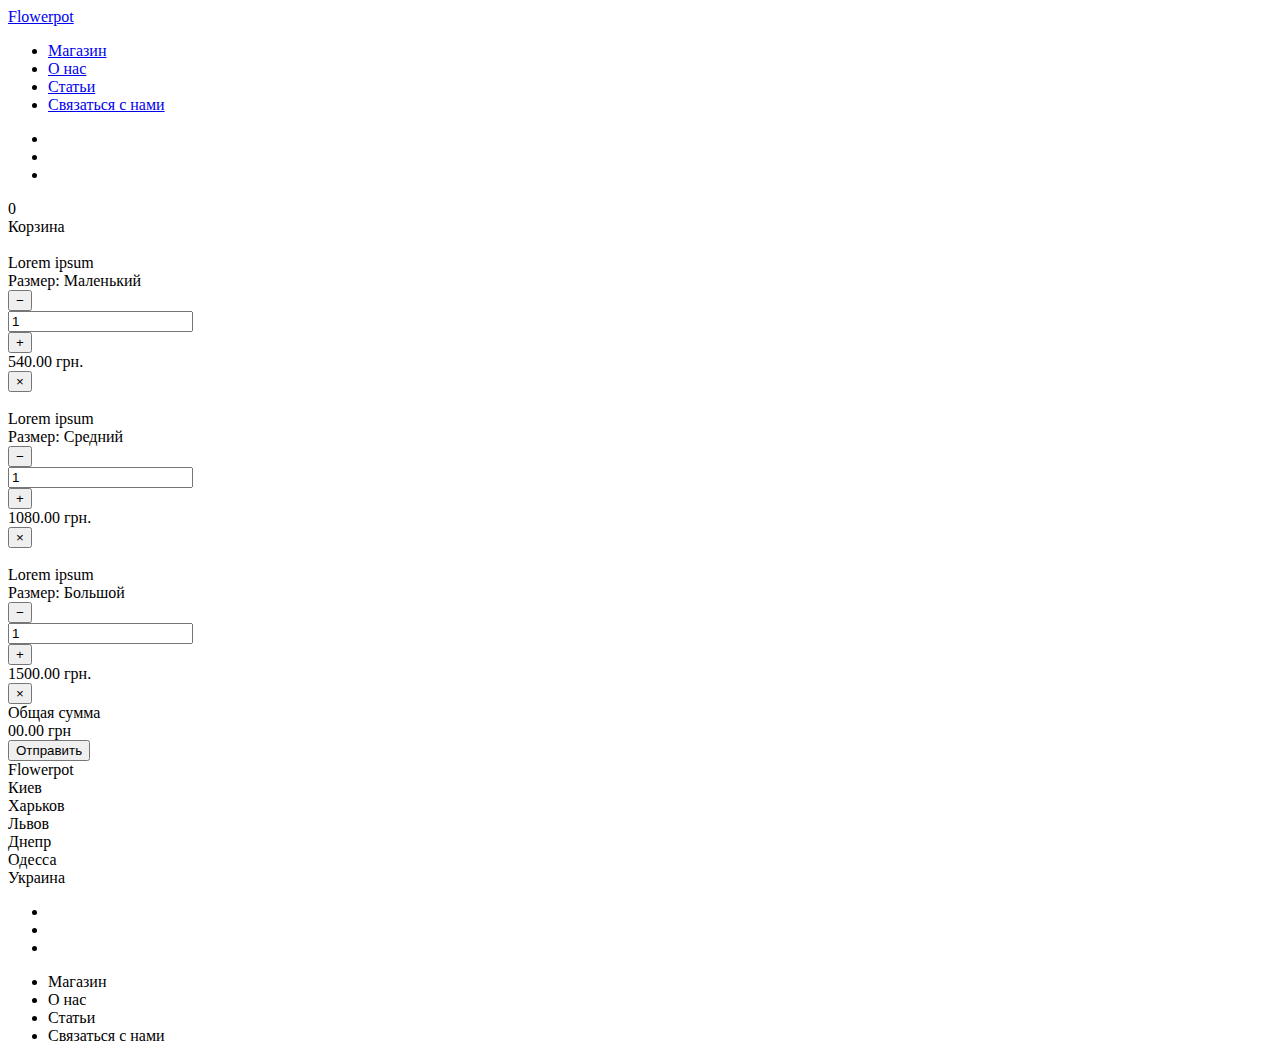
==== index.html @ 3e8eca56 "Rename basket.html to index.html" ====
<!DOCTYPE html>
<html lang="en">
<head>
    <meta charset="UTF-8">
    <meta http-equiv="X-UA-Compatible" content="IE=edge">
    <meta name="viewport" content="width=device-width, initial-scale=1.0">
    <link rel="stylesheet" href="fonts/icomoon1/style.css">
    <link href="https://fonts.googleapis.com/css2?family=Lora:wght@400;500;600;700&display=swap" rel="stylesheet">
    <link href="https://fonts.googleapis.com/css2?family=Vollkorn:wght@400;500;600;700&display=swap" rel="stylesheet">
    <link href="https://fonts.googleapis.com/css2?family=Cormorant+Garamond:wght@400;500;600;700&display=swap" rel="stylesheet">
    <link rel="stylesheet" href="css/style-basket.css">
    <title>Document</title>
</head>
<body>
    <div class="wrapper">
        <div class="header">
            <div class="header-container">
                <div class="menu-icon">
                    <span></span>
                </div>
                <div class="header-logo">
                    <a href="/index.html" class="header-logo-a">Flowerpot</a>
                </div>
                <nav class="header-navigation _anim-items _anim-initial" data-da=".menu-body-container,768,0">
                    <ul class="header-navigation-ul">
                        <li class="header-navigation-li">
                            <a href="/shop.html" class="header-navigation-a">Магазин</a>
                        </li>
                        <li class="header-navigation-li">
                            <a href="/story.html" class="header-navigation-a">О нас</a>
                        </li>
                        <li class="header-navigation-li">
                            <a href="/journal.html" class="header-navigation-a">Статьи</a>
                        </li>
                        <li class="header-navigation-li">
                            <a href="/contact.html" class="header-navigation-a">Связаться с нами</a>
                        </li>
                    </ul>
                </nav>
                </nav>
                <div class="header-right">
                    <nav class="header-networks _anim-items _anim-initial" data-da=".menu-body-container,768,1">
                        <ul class="header-networks-ul">
                            <li class="header-networks-li">
                                <a href="#" class="header-networks-a icon-instagram"></a>
                            </li>
                            <li class="header-networks-li">
                                <a href="#" class="header-networks-a icon-facebook"></a>
                            </li>
                            <li class="header-networks-li">
                                <a href="#" class="header-networks-a icon-twitter"></a>
                            </li>
                        </ul>
                    </nav>
                    <div class="header-basket">
                        <a href="#" class="header-basket-icon icon-shopping-cart"></a>
                        <div class="header-basket-count">
                            <span>0</span>
                        </div>
                    </div>
                </div>
            </div>       
        </div>
        <main class="main">
            <div class="menu-body">
                <div class="menu-body-container">
                    
                </div>
            </div>
            
            <div class="block1">
                <div class="block1-container">
                    <div class="block1-title">Корзина</div>
                    <div class="block1-items">
                        <div class="block1-item" data-price = '540.00'>
                            <div class="block1-item-left">
                                <div class="block1-img ibg">
                                    <picture><source srcset="img/img-basket/img2.webp" type="image/webp"><img class="ibg-img" src="img/img-basket/img2.jpg" alt=""></picture>
                                </div>
                            </div>
                            <div class="block1-item-center">
                                <div class="block1-center-text">
                                    <div class="block1-item-name">Lorem ipsum</div>
                                    <div class="block1-item-size">Размер: Маленький</div>
                                </div>
                                <div class="block1-item-stepper">
                                    <div class="block1-stepper-border">
                                        <button class="stepper-button minus stepper-button--disabled">&minus;</button>
                                        <div class="stepper-field">
                                            <input type="text" class="stepper-field-input" value="1" name="1" maxlength="3">
                                        </div>
                                        <button class="stepper-button plus">&plus;</button>
                                    </div>
                                </div>
                            </div>
                            <div class="block1-item-right">
                                <div class="block1-item-price"><span class="price">540.00 грн.</span></div>
                                <div class="block1-item-delete"><button>&times;</button></div>
                            </div>
                        </div>
                        <div class="block1-item" data-price = '1080.00'>
                            <div class="block1-item-left">
                                <div class="block1-img ibg">
                                    <picture><source srcset="img/img-basket/img10.webp" type="image/webp"><img class="ibg-img" src="img/img-basket/img10.jpg" alt=""></picture>
                                </div>
                            </div>
                            <div class="block1-item-center">
                                <div class="block1-center-text">
                                    <div class="block1-item-name">Lorem ipsum</div>
                                    <div class="block1-item-size">Размер: Средний</div>
                                </div>
                                <div class="block1-item-stepper">
                                    <div class="block1-stepper-border">
                                        <button class="stepper-button minus stepper-button--disabled">&minus;</button>
                                        <div class="stepper-field">
                                            <input type="text" class="stepper-field-input" value="1" name="1" maxlength="3">
                                        </div>
                                        <button class="stepper-button plus">&plus;</button>
                                    </div>
                                </div>
                            </div>
                            <div class="block1-item-right">
                                <div class="block1-item-price"><span class="price">1080.00 грн.</span></div>
                                <div class="block1-item-delete"><button>&times;</button></div>
                            </div>
                        </div>
                        <div class="block1-item" data-price = '1500.00'>
                            <div class="block1-item-left">
                                <div class="block1-img ibg">
                                    <picture><source srcset="img/img-basket/img6.webp" type="image/webp"><img class="ibg-img" src="img/img-basket/img6.jpg" alt=""></picture>
                                </div>
                            </div>
                            <div class="block1-item-center">
                                <div class="block1-center-text">
                                    <div class="block1-item-name">Lorem ipsum</div>
                                    <div class="block1-item-size">Размер: Большой</div>
                                </div>
                                <div class="block1-item-stepper">
                                    <div class="block1-stepper-border">
                                        <button class="stepper-button minus stepper-button--disabled">&minus;</button>
                                        <div class="stepper-field">
                                            <input type="text" class="stepper-field-input" value="1" name="1" maxlength="3">
                                        </div>
                                        <button class="stepper-button plus">&plus;</button>
                                    </div>
                                </div>
                            </div>
                            <div class="block1-item-right">
                                <div class="block1-item-price"><span class="price">1500.00 грн.</span></div>
                                <div class="block1-item-delete"><button>&times;</button></div>
                            </div>
                        </div>
                    </div>
                </div>
            </div>
            <div class="block2">
                <div class="block2-container">
                    <div class="block2-text">
                        <div class="block2-subtotal">Общая сумма</div>
                        <div class="block2-sum">00.00 грн</div>
                    </div>
                    <div class="block2-buttonPlace">
                        <button class="block2-button">Отправить</button>
                    </div>
                </div>
            </div>

        </main>
        <footer class="footer">
            <div class="footer-container">
                <div class="header-logo footer-logo">
                    <a class="header-logo-a">Flowerpot</a>
                </div>
                <div class="footer-center">
                    <div class="footer-left">
                        <div class="footer-location">
                            <div class="footer-cities">
                                <div class="footer-city">Киев</div>
                                <div class="footer-city">Харьков</div>
                                <div class="footer-city">Львов</div>
                                <div class="footer-city">Днепр</div>
                                <div class="footer-city">Одесса</div>
                            </div>
                            <div class="footer-Ukraine">Украина</div>
                        </div>
                        <nav class="header-networks footer-networks">
                            <ul class="header-networks-ul footer-networks-ul">
                                <li class="header-networks-li">
                                    <a class="header-networks-a icon-instagram"></a>
                                </li>
                                <li class="header-networks-li">
                                    <a class="header-networks-a icon-facebook"></a>
                                </li>
                                <li class="header-networks-li">
                                    <a class="header-networks-a icon-twitter"></a>
                                </li>
                            </ul>
                        </nav>
                    </div>
                    <div class="footer-right">
                        <nav class="footer-navigation">
                            <ul class="footer-navigation-ul">
                                <li class="footer-navigation-li">
                                    <a class="footer-navigation-a">Магазин</a>
                                </li>
                                <li class="footer-navigation-li">
                                    <a class="footer-navigation-a">О нас</a>
                                </li>
                                <li class="footer-navigation-li">
                                    <a class="footer-navigation-a">Статьи</a>
                                </li>
                                <li class="footer-navigation-li">
                                    <a class="footer-navigation-a">Связаться с нами</a>
                                </li>
                            </ul>
                        </nav>
                    </div>
                </div>
            </div>
        </footer>
    </div>
    <script src="js/app-basket.js"></script>
</body>
</html>
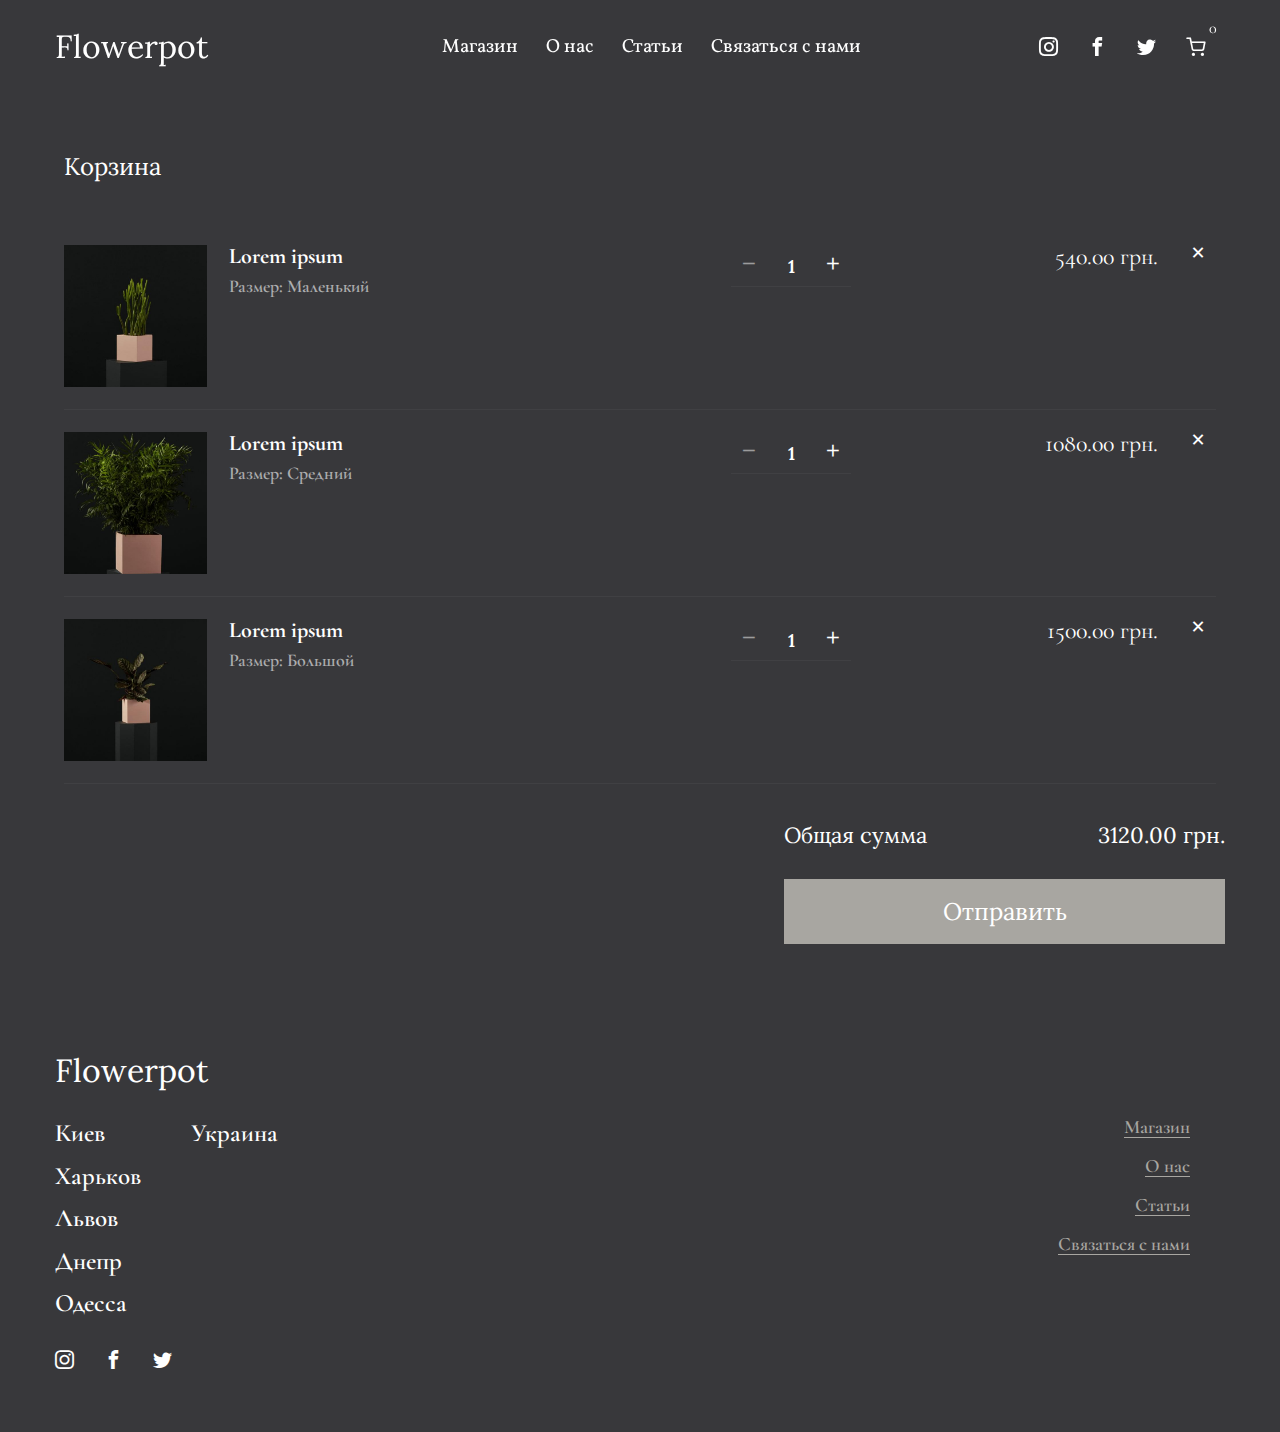
==== commit 9112795c: "Update index.html" ====
--- a/index.html
+++ b/index.html
@@ -19,21 +19,21 @@
                     <span></span>
                 </div>
                 <div class="header-logo">
-                    <a href="/index.html" class="header-logo-a">Flowerpot</a>
+                    <a href="#" class="header-logo-a">Flowerpot</a>
                 </div>
                 <nav class="header-navigation _anim-items _anim-initial" data-da=".menu-body-container,768,0">
                     <ul class="header-navigation-ul">
                         <li class="header-navigation-li">
-                            <a href="/shop.html" class="header-navigation-a">Магазин</a>
-                        </li>
-                        <li class="header-navigation-li">
-                            <a href="/story.html" class="header-navigation-a">О нас</a>
-                        </li>
-                        <li class="header-navigation-li">
-                            <a href="/journal.html" class="header-navigation-a">Статьи</a>
-                        </li>
-                        <li class="header-navigation-li">
-                            <a href="/contact.html" class="header-navigation-a">Связаться с нами</a>
+                            <a href="#" class="header-navigation-a">Магазин</a>
+                        </li>
+                        <li class="header-navigation-li">
+                            <a href="#" class="header-navigation-a">О нас</a>
+                        </li>
+                        <li class="header-navigation-li">
+                            <a href="#" class="header-navigation-a">Статьи</a>
+                        </li>
+                        <li class="header-navigation-li">
+                            <a href="#" class="header-navigation-a">Связаться с нами</a>
                         </li>
                     </ul>
                 </nav>
--- a/fonts/icomoon1/style.css
+++ b/fonts/icomoon1/style.css
@@ -0,0 +1,39 @@
+@font-face {
+  font-family: 'icomoon1';
+  src:  url('fonts/icomoon1.eot?fzxzox');
+  src:  url('fonts/icomoon1.eot?fzxzox#iefix') format('embedded-opentype'),
+    url('fonts/icomoon1.ttf?fzxzox') format('truetype'),
+    url('fonts/icomoon1.woff?fzxzox') format('woff'),
+    url('fonts/icomoon1.svg?fzxzox#icomoon1') format('svg');
+  font-weight: normal;
+  font-style: normal;
+  font-display: block;
+}
+
+[class^="icon-"], [class*=" icon-"] {
+  /* use !important to prevent issues with browser extensions that change fonts */
+  font-family: 'icomoon1' !important;
+  speak: never;
+  font-style: normal;
+  font-weight: normal;
+  font-variant: normal;
+  text-transform: none;
+  line-height: 1;
+
+  /* Better Font Rendering =========== */
+  -webkit-font-smoothing: antialiased;
+  -moz-osx-font-smoothing: grayscale;
+}
+
+.icon-twitter:before {
+  content: "\ea96";
+}
+.icon-facebook:before {
+  content: "\ea90";
+}
+.icon-instagram:before {
+  content: "\ea92";
+}
+.icon-shopping-cart:before {
+  content: "\e900";
+}
--- a/css/style-basket.css
+++ b/css/style-basket.css
@@ -0,0 +1,950 @@
+@charset "UTF-8";
+
+/*Обнуление*/
+
+* {
+  padding: 0;
+  /*Видаляємо всі відступи і межі*/
+  margin: 0;
+  /* - це звернення до всіх тегів на сторінці*/
+  border: 0;
+}
+
+*,
+*:before,
+*:after {
+  /*міняє пілрахунок ширини блока так щоб було зручніше верстати*/
+  -webkit-box-sizing: border-box;
+  box-sizing: border-box;
+}
+
+:focus,
+:active {
+  outline: none;
+}
+
+/*прибираємо лінії обводки в деяких браузерах*/
+
+a:focus,
+a:active {
+  outline: none;
+}
+
+nav,
+footer,
+header,
+aside {
+  display: block;
+}
+
+/*перечисляємо деякі хтмл теги і додаємо їм значення блок, що робить їх блочними*/
+
+html,
+body {
+  /*прирівнюємо поведінку шрифтів і елементів для різних браузерів*/
+  height: 100%;
+  width: 100%;
+  font-size: 100%;
+  line-height: 1;
+  font-size: 14px;
+  -ms-text-size-adjust: 100%;
+  -moz-text-size-adjust: 100%;
+  -webkit-text-size-adjust: 100%;
+}
+
+input,
+button,
+textarea {
+  font-family: inherit;
+}
+
+/*наслідування сімейства шрифта*/
+
+input::-ms-clear {
+  display: none;
+}
+
+/*прибираєть хрестик в інтернет експлорері*/
+
+button {
+  cursor: pointer;
+}
+
+button::-moz-focus-inner {
+  padding: 0;
+  border: 0;
+}
+
+a,
+a:visited {
+  text-decoration: none;
+}
+
+a:hover {
+  text-decoration: none;
+}
+
+ul li {
+  list-style: none;
+}
+
+img {
+  vertical-align: top;
+}
+
+h1,
+h2,
+h3,
+h4,
+h5,
+h6 {
+  font-size: inherit;
+  font-weight: 400;
+}
+
+/*обнуляємо всі заголовки*/
+
+/*--------------------*/
+
+.ibg {
+  background-position: center;
+  background-size: cover;
+  background-repeat: no-repeat;
+  position: relative;
+}
+
+.ibg-img {
+  width: 0;
+  height: 0;
+  position: absolute;
+  top: 0;
+  left: 0;
+  opacity: 0;
+  visibility: hidden;
+}
+
+/*--------------------*/
+
+/*--------------------*/
+
+body._lock {
+  overflow: hidden;
+}
+
+.wrapper {
+  min-height: 100vh;
+  display: -webkit-box;
+  display: -ms-flexbox;
+  display: flex;
+  -webkit-box-orient: vertical;
+  -webkit-box-direction: normal;
+      -ms-flex-direction: column;
+          flex-direction: column;
+}
+
+.header {
+  padding: 31px 0px;
+  width: 100%;
+  position: fixed;
+  top: 0%;
+  z-index: 110;
+  -webkit-transition: 0.3s ease-in-out;
+  -o-transition: 0.3s ease-in-out;
+  transition: 0.3s ease-in-out;
+  background-color: rgba(0, 0, 0, 0);
+}
+
+.header.hide {
+  top: -35%;
+  -webkit-transition: top 0.6s ease-in-out;
+  -o-transition: top 0.6s ease-in-out;
+  transition: top 0.6s ease-in-out;
+}
+
+.header.blackBackground {
+  background-color: rgba(0, 0, 0, 0.5);
+}
+
+.header-container {
+  width: 1170px;
+  margin: 0 auto;
+  display: -webkit-box;
+  display: -ms-flexbox;
+  display: flex;
+  -webkit-box-pack: justify;
+      -ms-flex-pack: justify;
+          justify-content: space-between;
+  -webkit-box-align: center;
+      -ms-flex-align: center;
+          align-items: center;
+}
+
+.menu-icon {
+  display: none;
+}
+
+.menu-icon span,
+.menu-icon:before,
+.menu-icon:after {
+  left: 0;
+  position: absolute;
+  height: 10%;
+  width: 100%;
+  -webkit-transition: all 0.3s ease 0s;
+  -o-transition: all 0.3s ease 0s;
+  transition: all 0.3s ease 0s;
+  background-color: #ffffff;
+}
+
+.menu-icon:before,
+.menu-icon:after {
+  content: "";
+}
+
+.menu-icon:before {
+  top: 0;
+}
+
+.menu-icon:after {
+  bottom: 0;
+}
+
+.menu-icon span {
+  top: 50%;
+  -webkit-transform: scale(1) translate(0px, -50%);
+      -ms-transform: scale(1) translate(0px, -50%);
+          transform: scale(1) translate(0px, -50%);
+}
+
+.menu-icon._active span {
+  -webkit-transform: scale(0) translate(0px, -50%);
+      -ms-transform: scale(0) translate(0px, -50%);
+          transform: scale(0) translate(0px, -50%);
+}
+
+.menu-icon._active::before {
+  top: 50%;
+  -webkit-transform: rotate(45deg) translate(0px, -50%);
+      -ms-transform: rotate(45deg) translate(0px, -50%);
+          transform: rotate(45deg) translate(0px, -50%);
+}
+
+.menu-icon._active::after {
+  bottom: 50%;
+  -webkit-transform: rotate(-45deg) translate(0px, 50%);
+      -ms-transform: rotate(-45deg) translate(0px, 50%);
+          transform: rotate(-45deg) translate(0px, 50%);
+}
+
+.menu-body {
+  position: fixed;
+  width: 100%;
+  height: 100%;
+  background-color: #38383b;
+  top: 100%;
+  left: 0;
+  z-index: 100;
+  opacity: 0;
+  -webkit-transition: opacity 1s;
+  -o-transition: opacity 1s;
+  transition: opacity 1s;
+}
+
+.menu-body._active {
+  opacity: 1;
+  -webkit-transition: opacity 1s;
+  -o-transition: opacity 1s;
+  transition: opacity 1s;
+}
+
+.menu-body.top-active {
+  top: 0%;
+}
+
+.menu-body-container {
+  height: 100%;
+  margin-top: 94px;
+  padding-bottom: 94px;
+  display: -webkit-box;
+  display: -ms-flexbox;
+  display: flex;
+  -webkit-box-orient: vertical;
+  -webkit-box-direction: normal;
+      -ms-flex-direction: column;
+          flex-direction: column;
+  -webkit-box-pack: justify;
+      -ms-flex-pack: justify;
+          justify-content: space-between;
+  overflow: auto;
+}
+
+.header-logo-a {
+  font-size: 32px;
+  font-family: "Lora", serif;
+  color: #ffffff;
+}
+
+.header-navigation-ul {
+  display: -webkit-box;
+  display: -ms-flexbox;
+  display: flex;
+  -webkit-box-pack: justify;
+      -ms-flex-pack: justify;
+          justify-content: space-between;
+  margin-left: 55px;
+}
+
+.header-navigation-li {
+  margin-right: 28px;
+}
+
+.header-navigation-li:last-child {
+  margin-right: 0px;
+}
+
+.header-navigation-a {
+  font-size: 19px;
+  font-family: "Vollkorn", serif;
+  color: #ffffff;
+  padding-top: 5px;
+  padding-bottom: 5px;
+  border-bottom: 1px solid transparent;
+}
+
+.header-navigation-a._current {
+  border-bottom: 1px solid #fff;
+}
+
+.header-right {
+  display: -webkit-box;
+  display: -ms-flexbox;
+  display: flex;
+}
+
+.header-networks-ul {
+  display: -webkit-box;
+  display: -ms-flexbox;
+  display: flex;
+}
+
+.header-networks-li {
+  margin-right: 30px;
+}
+
+.header-networks-a {
+  font-size: 19px;
+  color: #ffffff;
+}
+
+.header-basket {
+  position: relative;
+  cursor: pointer;
+  margin-right: 20px;
+}
+
+.header-basket-icon {
+  font-size: 19px;
+  color: #ffffff;
+}
+
+.header-basket-count {
+  position: absolute;
+  top: -80%;
+  left: 120%;
+}
+
+.header-basket-count span {
+  font-size: 16px;
+  font-family: "Cormorant Garamond", serif;
+  color: #ffffff;
+}
+
+._anim-items {
+  -webkit-transform: translate(0, 50%);
+      -ms-transform: translate(0, 50%);
+          transform: translate(0, 50%);
+  opacity: 0;
+  -webkit-transition: all 0.6s ease 0s;
+  -o-transition: all 0.6s ease 0s;
+  transition: all 0.6s ease 0s;
+}
+
+._anim-items._active2 {
+  -webkit-transform: translate(0px, 0px);
+      -ms-transform: translate(0px, 0px);
+          transform: translate(0px, 0px);
+  opacity: 1;
+}
+
+._anim-initial {
+  -webkit-transform: translate(0, 0%) !important;
+      -ms-transform: translate(0, 0%) !important;
+          transform: translate(0, 0%) !important;
+  opacity: 1 !important;
+}
+
+.main {
+  -webkit-box-flex: 1;
+      -ms-flex: 1 1 auto;
+          flex: 1 1 auto;
+  background-color: #38383b;
+  padding-top: 94px;
+}
+
+.block1 {
+  padding-top: 61px;
+  margin-bottom: 40px;
+}
+
+.block1-container {
+  width: 90%;
+  max-width: 1170px;
+  margin: 0 auto;
+}
+
+.block1-title {
+  font-size: 24px;
+  font-family: "Lora", serif;
+  color: #ffffff;
+  margin-bottom: 44px;
+}
+
+.block1-item {
+  display: -webkit-box;
+  display: -ms-flexbox;
+  display: flex;
+  -webkit-box-pack: justify;
+      -ms-flex-pack: justify;
+          justify-content: space-between;
+  padding: 22px 0px;
+  border-bottom: 1px solid hsla(0deg, 0%, 39%, 0.2);
+  height: 187px;
+  position: relative;
+}
+
+.block1-item-left {
+  display: -webkit-box;
+  display: -ms-flexbox;
+  display: flex;
+  -webkit-box-pack: justify;
+      -ms-flex-pack: justify;
+          justify-content: space-between;
+}
+
+.block1-img {
+  width: 143px;
+  -o-object-fit: cover;
+     object-fit: cover;
+  -o-object-fit: contain;
+     object-fit: contain;
+  margin-right: 22px;
+}
+
+.block1-img img {
+  width: 100%;
+  height: 100%;
+}
+
+.block1-item-center {
+  width: 54%;
+  display: -webkit-box;
+  display: -ms-flexbox;
+  display: flex;
+  -webkit-box-pack: justify;
+      -ms-flex-pack: justify;
+          justify-content: space-between;
+  margin-right: 10px;
+}
+
+.block1-item-name {
+  font-size: 22px;
+  font-family: "Cormorant Garamond", serif;
+  font-weight: 700;
+  color: #ffffff;
+  margin-bottom: 10px;
+  cursor: pointer;
+}
+
+.block1-item-size {
+  font-size: 18px;
+  font-family: "Cormorant Garamond", serif;
+  font-weight: 600;
+  color: rgba(255, 255, 255, 0.6);
+}
+
+.block1-item-stepper {
+  width: 120px;
+  height: 42px;
+  border-bottom: 1px solid hsla(0deg, 0%, 39%, 0.2);
+}
+
+.block1-stepper-border {
+  display: -webkit-box;
+  display: -ms-flexbox;
+  display: flex;
+  -webkit-box-align: center;
+      -ms-flex-align: center;
+          align-items: center;
+}
+
+.stepper-button {
+  display: block;
+  width: 36px;
+  -webkit-box-flex: 1;
+      -ms-flex: 1 0 auto;
+          flex: 1 0 auto;
+  background-color: transparent;
+  font-size: 26px;
+  font-family: "Lora", serif;
+  font-weight: 500;
+  color: #ffffff;
+  border-radius: 50%;
+}
+
+.stepper-button:hover {
+  background-color: #D3D3D3;
+}
+
+.stepper-button.stepper-button--disabled {
+  opacity: 0.5;
+  pointer-events: none;
+}
+
+.stepper-field {
+  height: 36px;
+}
+
+.stepper-field-input {
+  text-align: center;
+  width: 100%;
+  height: 36px;
+  background-color: transparent;
+  font-size: 18px;
+  font-family: "Lora", serif;
+  font-weight: 600;
+  color: #ffffff;
+  height: 42px;
+}
+
+.block1-item-right {
+  display: -webkit-box;
+  display: -ms-flexbox;
+  display: flex;
+  -webkit-box-flex: 1;
+      -ms-flex: 1 0 auto;
+          flex: 1 0 auto;
+  -webkit-box-pack: end;
+      -ms-flex-pack: end;
+          justify-content: flex-end;
+}
+
+.block1-item-price {
+  font-size: 24px;
+  font-family: "Cormorant Garamond", serif;
+  color: #ffffff;
+  margin-right: 58px;
+}
+
+.block1-item-price span {
+  display: block;
+}
+
+.block1-item-delete {
+  height: 36px;
+  padding-top: 3px;
+  cursor: pointer;
+  position: absolute;
+}
+
+.block1-item-delete button {
+  position: absolute;
+  top: -10px;
+  right: 0;
+  font-size: 25px;
+  font-weight: 700;
+  color: #ffffff;
+  display: block;
+  width: 36px;
+  height: 36px;
+  border-radius: 50%;
+  background-color: transparent;
+}
+
+.block1-item-delete button:hover {
+  background-color: #D3D3D3;
+}
+
+.block2 {
+  max-width: 1170px;
+  width: 95%;
+  margin: 0 auto;
+  margin-bottom: 50px;
+}
+
+.block2-container {
+  width: 441px;
+  margin-left: auto;
+}
+
+.block2-text {
+  display: -webkit-box;
+  display: -ms-flexbox;
+  display: flex;
+  -webkit-box-pack: justify;
+      -ms-flex-pack: justify;
+          justify-content: space-between;
+  font-family: "Lora", serif;
+  color: #ffffff;
+  margin-bottom: 33px;
+}
+
+.block2-subtotal {
+  font-size: 22px;
+}
+
+.block2-sum {
+  font-size: 22px;
+}
+
+.block2-button {
+  width: 100%;
+  height: 65px;
+  background-color: #a8a6a1;
+  font-size: 24px;
+  font-family: "Lora";
+  font-weight: 400;
+  font-style: normal;
+  color: #ffffff;
+  -webkit-transition: 0.2s;
+  -o-transition: 0.2s;
+  transition: 0.2s;
+}
+
+.block2-button:hover {
+  opacity: 0.8;
+  -webkit-transition: 0.2s;
+  -o-transition: 0.2s;
+  transition: 0.2s;
+}
+
+.footer {
+  background-color: #38383b;
+  padding: 61px 0px;
+}
+
+.footer-container {
+  width: 1170px;
+  margin: 0 auto;
+}
+
+.footer-logo {
+  margin-bottom: 30px;
+}
+
+.footer-center {
+  display: -webkit-box;
+  display: -ms-flexbox;
+  display: flex;
+  -webkit-box-pack: justify;
+      -ms-flex-pack: justify;
+          justify-content: space-between;
+}
+
+.footer-left {
+  display: -webkit-box;
+  display: -ms-flexbox;
+  display: flex;
+  -webkit-box-orient: vertical;
+  -webkit-box-direction: normal;
+      -ms-flex-direction: column;
+          flex-direction: column;
+  -webkit-box-pack: justify;
+      -ms-flex-pack: justify;
+          justify-content: space-between;
+}
+
+.footer-location {
+  font-size: 25px;
+  font-family: "Cormorant Garamond", serif;
+  font-weight: 600;
+  line-height: 1.3;
+  color: #fff;
+  display: -webkit-box;
+  display: -ms-flexbox;
+  display: flex;
+}
+
+.footer-cities {
+  margin-bottom: 30px;
+  margin-right: 50px;
+}
+
+.footer-city:not(:last-child) {
+  margin-bottom: 10px;
+}
+
+.footer-right {
+  display: -webkit-box;
+  display: -ms-flexbox;
+  display: flex;
+  -webkit-box-pack: justify;
+      -ms-flex-pack: justify;
+          justify-content: space-between;
+}
+
+.footer-navigation:first-child {
+  margin-right: 35px;
+}
+
+.footer-navigation-ul {
+  text-align: right;
+}
+
+.footer-networks-ul {
+  -webkit-box-pack: start;
+      -ms-flex-pack: start;
+          justify-content: flex-start;
+}
+
+.footer-navigation-li {
+  margin-bottom: 20px;
+}
+
+.footer-navigation-li:last-child {
+  margin-bottom: 0px;
+}
+
+.footer-navigation-a {
+  display: block;
+  font-size: 19px;
+  font-family: "Cormorant Garamond", serif;
+  font-weight: 600;
+  color: #a8a6a1;
+  text-decoration: underline;
+  -webkit-text-decoration-line: underline;
+          text-decoration-line: underline;
+  -webkit-text-decoration-style: solid;
+          text-decoration-style: solid;
+  -webkit-text-decoration-color: currentColor;
+          text-decoration-color: currentColor;
+  text-decoration-thickness: 1px;
+  text-underline-offset: 0.2em;
+  -webkit-text-decoration-skip: auto;
+          text-decoration-skip: auto;
+  -webkit-text-decoration-skip: ink;
+          text-decoration-skip-ink: auto;
+}
+
+.footer-navigation-a:hover {
+  text-decoration: underline;
+  -webkit-text-decoration-line: underline;
+          text-decoration-line: underline;
+  -webkit-text-decoration-style: solid;
+          text-decoration-style: solid;
+  -webkit-text-decoration-color: currentColor;
+          text-decoration-color: currentColor;
+  text-decoration-thickness: 1px;
+  text-underline-offset: 0.2em;
+  -webkit-text-decoration-skip: auto;
+          text-decoration-skip: auto;
+  -webkit-text-decoration-skip: ink;
+          text-decoration-skip-ink: auto;
+}
+
+@media (max-width: 1200px) {
+  .header-container {
+    width: 95%;
+  }
+
+  .footer-container {
+    width: 90%;
+  }
+}
+
+@media (max-width: 992px) {
+  .header-navigation-ul {
+    margin-left: 10px;
+  }
+
+  .header-navigation-li {
+    margin-right: 18px;
+  }
+
+  .header-networks-li {
+    margin-right: 14px;
+  }
+
+  .block1-item-center {
+    width: 46%;
+  }
+}
+
+@media (max-width: 767px) {
+  .menu-icon {
+    z-index: 5;
+    display: block;
+    position: relative;
+    width: 30px;
+    height: 18px;
+    cursor: pointer;
+  }
+
+  .header-navigation-ul {
+    -webkit-box-orient: vertical;
+    -webkit-box-direction: normal;
+        -ms-flex-direction: column;
+            flex-direction: column;
+    -webkit-box-align: center;
+        -ms-flex-align: center;
+            align-items: center;
+    margin-left: 0px;
+  }
+
+  .header-navigation-li {
+    margin: 17px 0px;
+  }
+
+  .header-navigation-a {
+    font-size: 25px;
+  }
+
+  .header-networks {
+    margin: 17px 0px 48px 0px;
+  }
+
+  .header-networks-ul {
+    -webkit-box-pack: center;
+        -ms-flex-pack: center;
+            justify-content: center;
+  }
+
+  .header-networks-li {
+    margin-right: 30px;
+  }
+
+  .header-networks-li:last-child {
+    margin-right: 0px;
+  }
+
+  .header-networks-a {
+    font-size: 21px;
+  }
+
+  .block1-item-center {
+    -webkit-box-orient: vertical;
+    -webkit-box-direction: normal;
+        -ms-flex-direction: column;
+            flex-direction: column;
+  }
+
+  .block1-center-text {
+    margin-bottom: 20px;
+  }
+
+  .block1-item-price {
+    display: -webkit-box;
+    display: -ms-flexbox;
+    display: flex;
+    -webkit-box-align: end;
+        -ms-flex-align: end;
+            align-items: flex-end;
+    margin-right: 0px;
+  }
+
+  .block1-item-price span {
+    margin-bottom: 10px;
+  }
+
+  .footer-networks {
+    margin: 17px 0 0px 0;
+  }
+
+  .footer-networks-ul {
+    -webkit-box-pack: start;
+        -ms-flex-pack: start;
+            justify-content: flex-start;
+  }
+}
+
+@media (max-width: 576px) {
+  .block2-container {
+    width: 100%;
+    margin: 0 auto;
+  }
+
+  .footer-center {
+    -webkit-box-orient: vertical;
+    -webkit-box-direction: normal;
+        -ms-flex-direction: column;
+            flex-direction: column;
+  }
+
+  .footer-left {
+    margin-bottom: 50px;
+  }
+
+  .footer-navigation-ul {
+    text-align: left;
+  }
+}
+
+@media (max-width: 500px) {
+  .block1-item {
+    height: 380px;
+    -ms-flex-wrap: wrap;
+        flex-wrap: wrap;
+  }
+
+  .block1-item-left {
+    width: 100%;
+  }
+
+  .block1-img {
+    max-height: 143px;
+    height: 143px;
+    margin-right: 10px;
+    margin-bottom: 20px;
+    padding: 0px 0px 32% 0px;
+  }
+
+  .block1-item-center {
+    width: 100%;
+    margin-right: 0px;
+  }
+
+  .block1-item-price {
+    height: 100%;
+  }
+
+  .block1-item-delete {
+    top: 8%;
+  }
+}
+
+@media (max-width: 450px) {
+  .stepper-field {
+    height: 30px;
+  }
+
+  .stepper-field-input {
+    height: 30px;
+  }
+
+  .block1-item-price {
+    margin-right: 15px;
+  }
+}
+
+@media (max-width: 350px) {
+  .block1-item-center {
+    margin-bottom: 20px;
+  }
+
+  .block2-subtotal {
+    font-size: 17px;
+  }
+
+  .block2-sum {
+    font-size: 17px;
+  }
+}
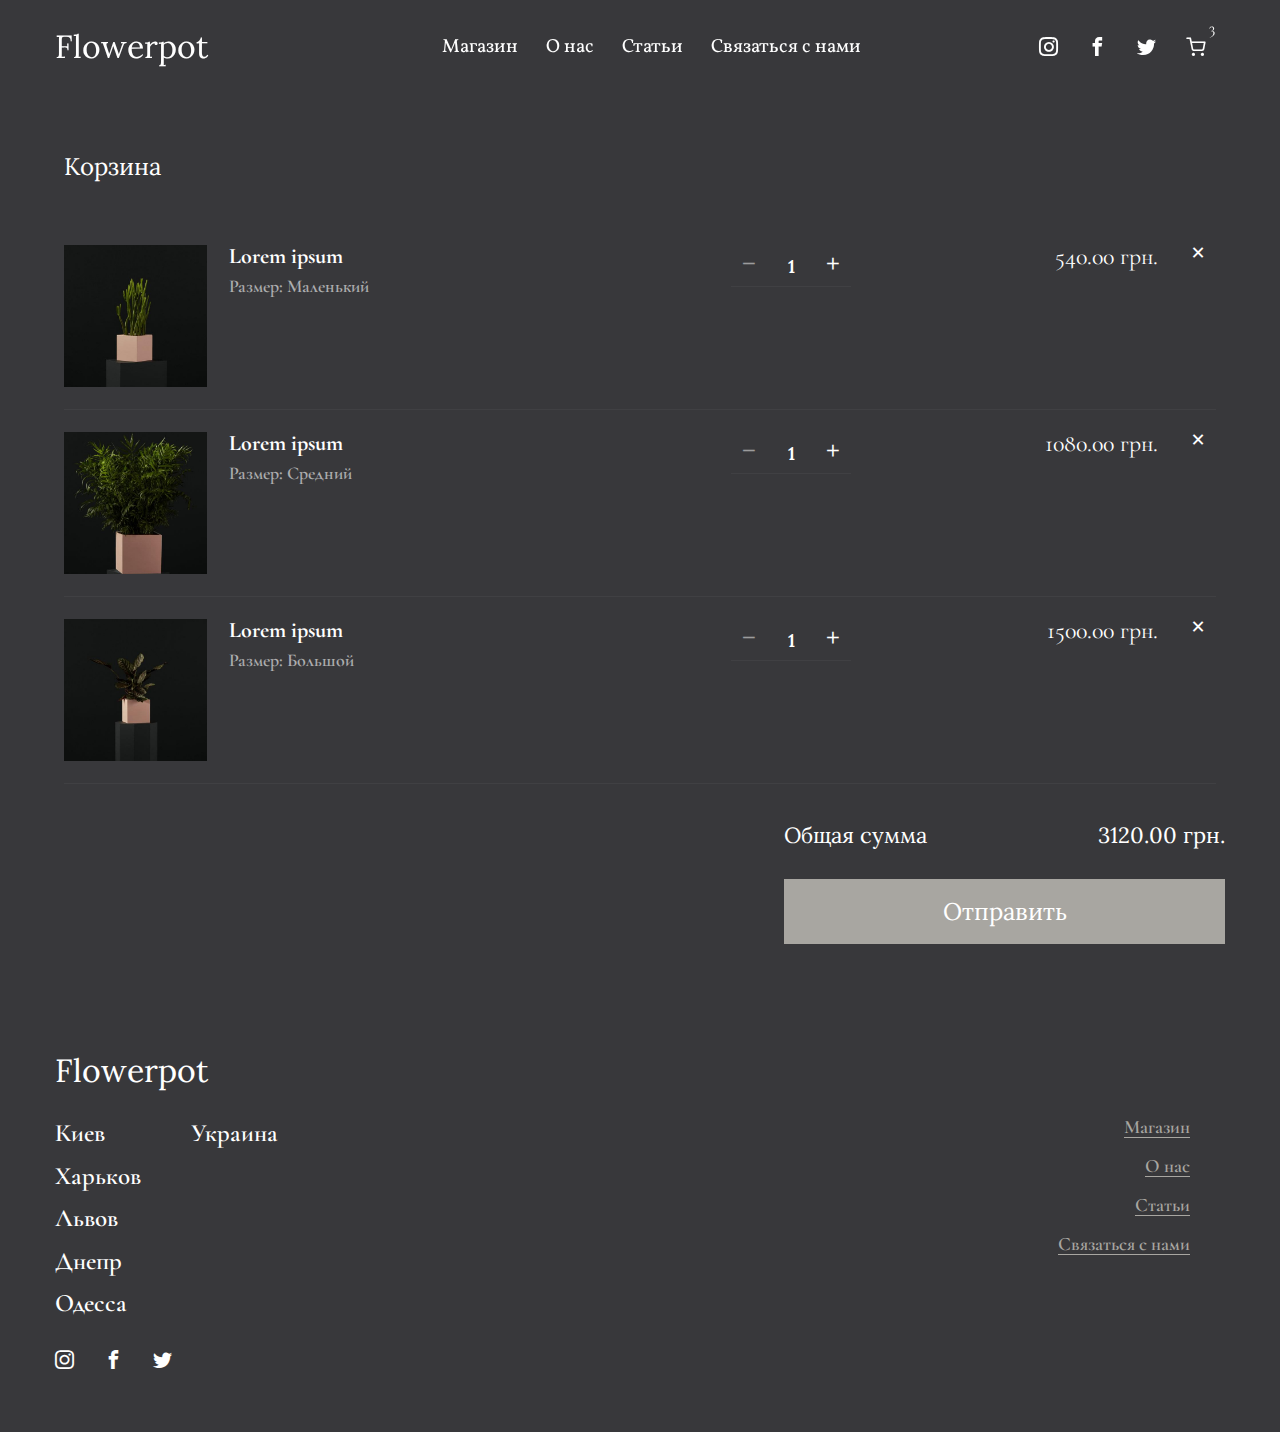
==== commit 04f3e99e: "Update index.html" ====
--- a/index.html
+++ b/index.html
@@ -55,7 +55,7 @@
                     <div class="header-basket">
                         <a href="#" class="header-basket-icon icon-shopping-cart"></a>
                         <div class="header-basket-count">
-                            <span>0</span>
+                            <span>3</span>
                         </div>
                     </div>
                 </div>
